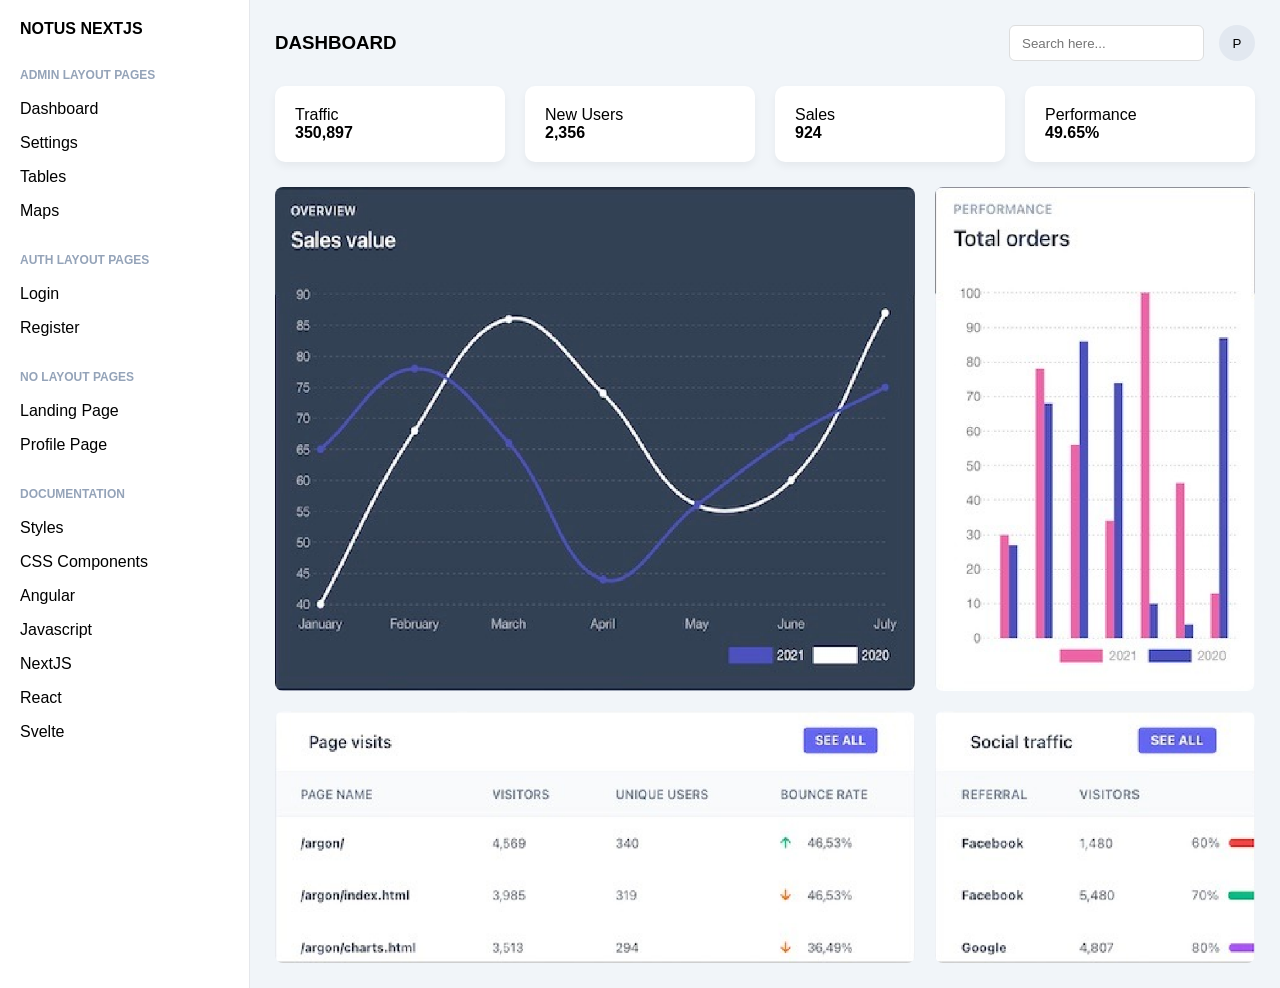
==== dashboard/index.html @ d3aa626e "feat: Create dashboard layout, add required images, styling" ====
<!DOCTYPE html>
<html lang="en">

<head>
    <meta charset="UTF-8">
    <meta name="viewport" content="width=device-width, initial-scale=1.0">
    <title>Dashboard</title>
    <link rel="stylesheet" href="styles.css">
</head>

<body>

    <div class="container">

        <!-- Main Content -->
        <div class="main-content">

            <!-- Sidebar -->
            <aside class="sidebar">
                <div class="project-title">NOTUS NEXTJS</div>

                <div class="nav-group">
                    <h4>ADMIN LAYOUT PAGES</h4>
                    <ul>
                        <li>Dashboard</li>
                        <li>Settings</li>
                        <li>Tables</li>
                        <li>Maps</li>
                    </ul>
                </div>

                <div class="nav-group">
                    <h4>AUTH LAYOUT PAGES</h4>
                    <ul>
                        <li>Login</li>
                        <li>Register</li>
                    </ul>
                </div>

                <div class="nav-group">
                    <h4>NO LAYOUT PAGES</h4>
                    <ul>
                        <li>Landing Page</li>
                        <li>Profile Page</li>
                    </ul>
                </div>

                <div class="nav-group">
                    <h4>DOCUMENTATION</h4>
                    <ul>
                        <li>Styles</li>
                        <li>CSS Components</li>
                        <li>Angular</li>
                        <li>Javascript</li>
                        <li>NextJS</li>
                        <li>React</li>
                        <li>Svelte</li>
                    </ul>
                </div>
            </aside>

            <!-- Main -->
            <main class="main">

                <!-- Top Header -->
                <div class="main-header">
                    <h3>DASHBOARD</h3>

                    <div class="header-right">
                        <input type="search" placeholder="Search here..." />
                        <button class="avatar">P</button>
                    </div>
                </div>

                <!-- Stats -->
                <div class="stats">
                    <div class="stat-card">Traffic<br><strong>350,897</strong></div>
                    <div class="stat-card">New Users<br><strong>2,356</strong></div>
                    <div class="stat-card">Sales<br><strong>924</strong></div>
                    <div class="stat-card">Performance<br><strong>49.65%</strong></div>
                </div>

                <!-- Analytics -->
                <div class="analytics">
                    <div class="chart sales">
                        <img src="/dashboard/sales.png" alt="Sales">
                    </div>
                    <div class="chart performance">
                        <img src="/dashboard/performance.png" alt="Performance">
                    </div>
                    <div class="chart visits">
                        <img src="/dashboard/visits.png" alt="Total visits">
                    </div>
                    <div class="chart traffic">
                        <img src="/dashboard/traffic.png" alt="Social Traffic">
                    </div>
                </div>

            </main>

        </div>

    </div>

</body>

</html>
---- dashboard/styles.css ----
* {
    margin: 0;
    padding: 0;
    box-sizing: border-box;
}

body {
    font-family: Arial, Helvetica, sans-serif;
    background: #f1f5f9;
}

/* Layout */

.container {
    height: 100%;
}

.main-content {
    display: flex;
    height: 100%;
}

/* Sidebar */

.sidebar {
    width: 250px;
    background: white;
    padding: 20px;
    border-right: 1px solid #e5e7eb;
}

.project-title {
    font-weight: bold;
    margin-bottom: 30px;
}

.nav-group {
    margin-bottom: 25px;
}

.nav-group h4 {
    font-size: 12px;
    color: #94a3b8;
    margin-bottom: 10px;
}

.nav-group ul {
    list-style: none;
}

.nav-group li {
    padding: 8px 0;
    cursor: pointer;
}

/* Main */

.main {
    flex: 1;
    padding: 25px;
}

/* Header */

.main-header {
    display: flex;
    justify-content: space-between;
    align-items: center;
    margin-bottom: 25px;
}

.header-right {
    display: flex;
    gap: 15px;
}

.header-right input {
    padding: 8px 12px;
    border-radius: 6px;
    border: 1px solid #ddd;
}

.avatar {
    width: 36px;
    height: 36px;
    border-radius: 50%;
    border: none;
    background: #e2e8f0;
}

/* Stats */

.stats {
    display: grid;
    grid-template-columns: repeat(4, 1fr);
    gap: 20px;
    margin-bottom: 25px;
}

.stat-card {
    background: white;
    padding: 20px;
    border-radius: 10px;
    box-shadow: 0 4px 8px rgba(0, 0, 0, 0.05);
}

/* Analytics */

.analytics {
    display: grid;
    grid-template-columns: 2fr 1fr;
    grid-template-rows: 2fr 1fr;
    gap: 20px;
}

.chart > img {
    height: 100%;
    width: 100%;
    border-radius: 0.5rem;
}
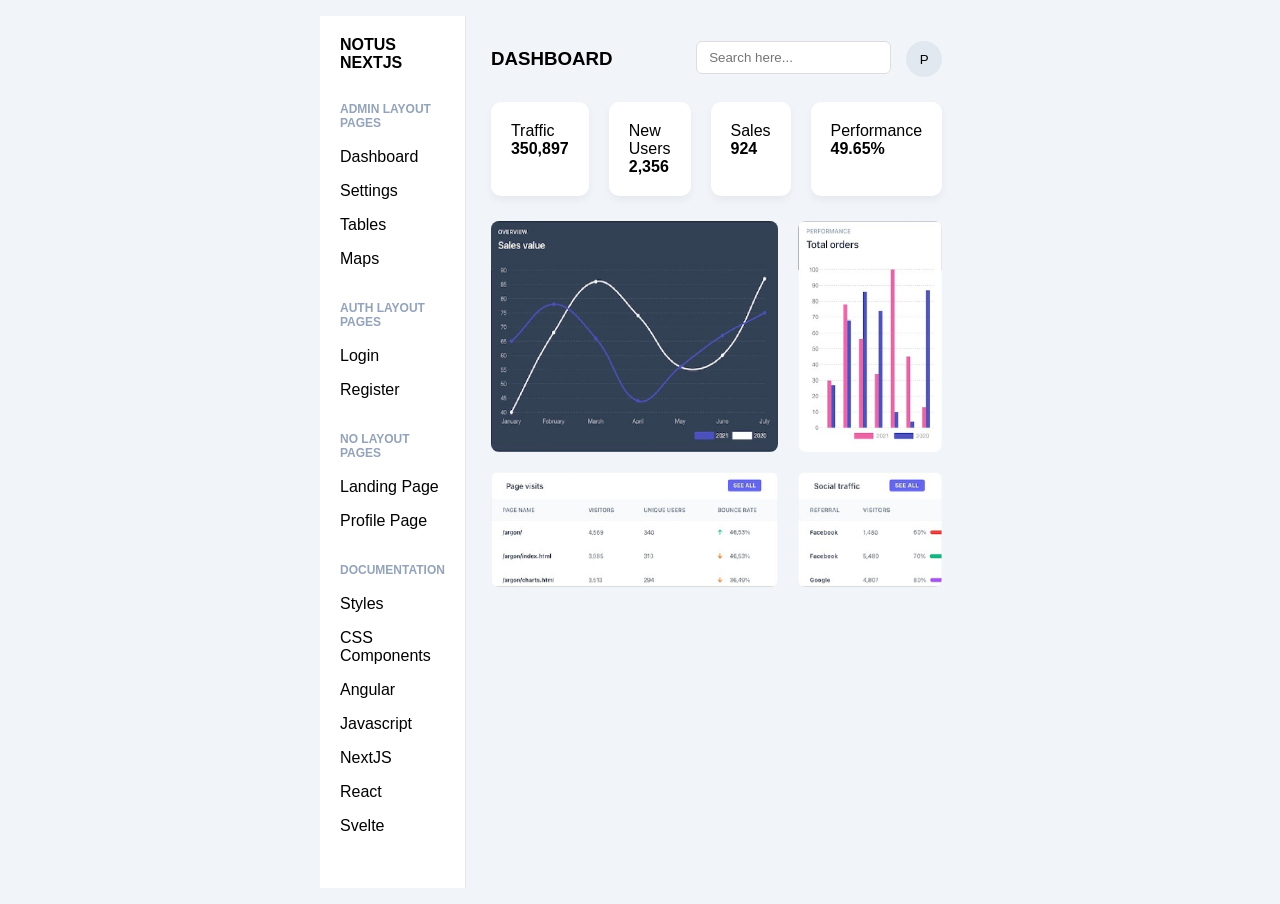
==== commit 74f4edfe: "feat: Wrap input inside form element" ====
--- a/dashboard/index.html
+++ b/dashboard/index.html
@@ -67,7 +67,9 @@
                     <h3>DASHBOARD</h3>
 
                     <div class="header-right">
-                        <input type="search" placeholder="Search here..." />
+                        <form>
+                            <input type="search" placeholder="Search here..." >
+                        </form>
                         <button class="avatar">P</button>
                     </div>
                 </div>
--- a/dashboard/styles.css
+++ b/dashboard/styles.css
@@ -13,6 +13,8 @@
 
 .container {
     height: 100%;
+    width: 50%;
+    margin: 1rem auto;
 }
 
 .main-content {
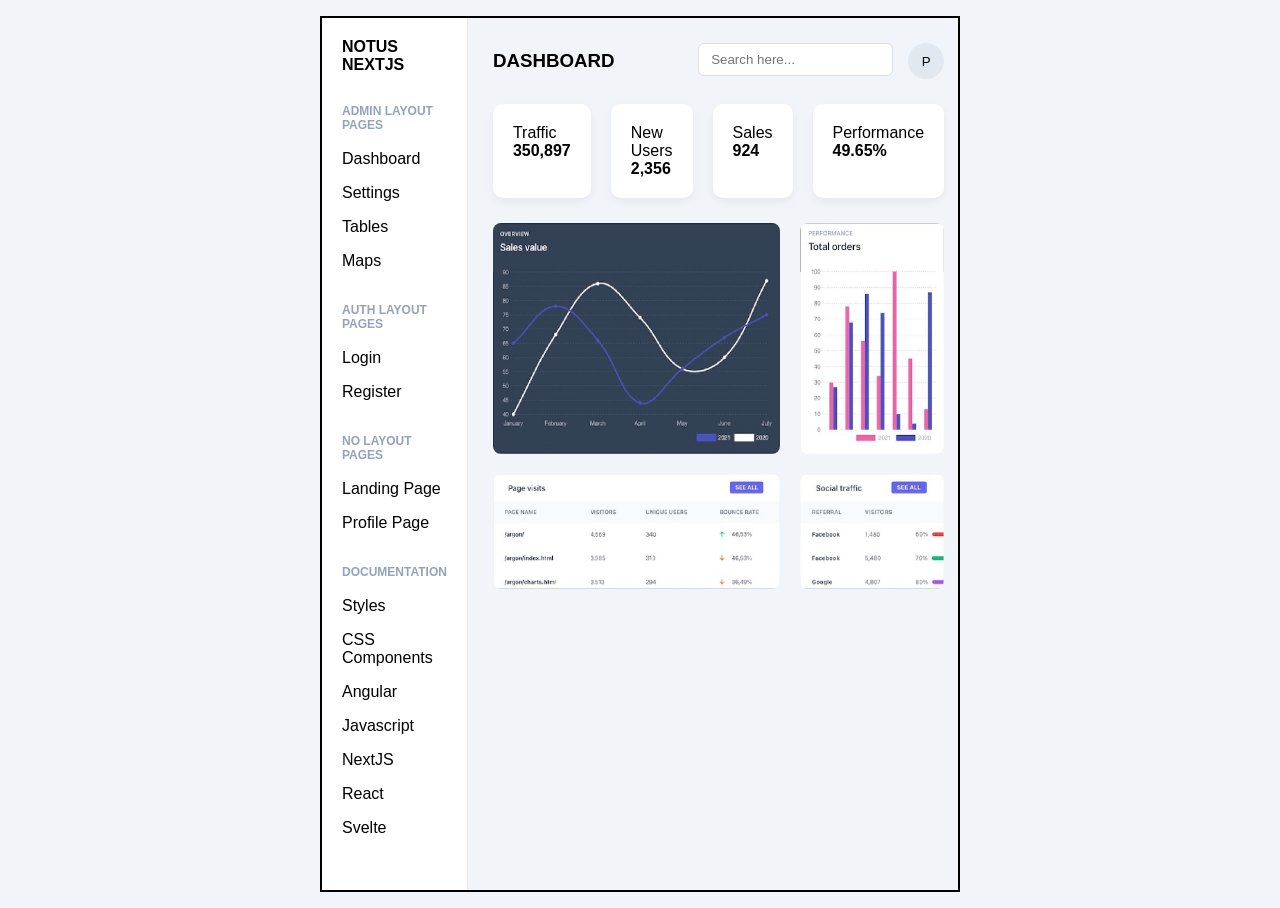
==== commit a66d9ccd: "feat: Add meta description tag" ====
--- a/dashboard/index.html
+++ b/dashboard/index.html
@@ -5,6 +5,8 @@
     <meta charset="UTF-8">
     <meta name="viewport" content="width=device-width, initial-scale=1.0">
     <title>Dashboard</title>
+    <meta name="description"
+        content="Admin dashboard layout built using HTML and CSS featuring sidebar navigation, stats cards, analytics charts, and a dashboard UI.">
     <link rel="stylesheet" href="styles.css">
 </head>
 
@@ -68,7 +70,7 @@
 
                     <div class="header-right">
                         <form>
-                            <input type="search" placeholder="Search here..." >
+                            <input type="search" placeholder="Search here...">
                         </form>
                         <button class="avatar">P</button>
                     </div>
--- a/dashboard/styles.css
+++ b/dashboard/styles.css
@@ -15,6 +15,7 @@
     height: 100%;
     width: 50%;
     margin: 1rem auto;
+    border: 2px solid;
 }
 
 .main-content {
